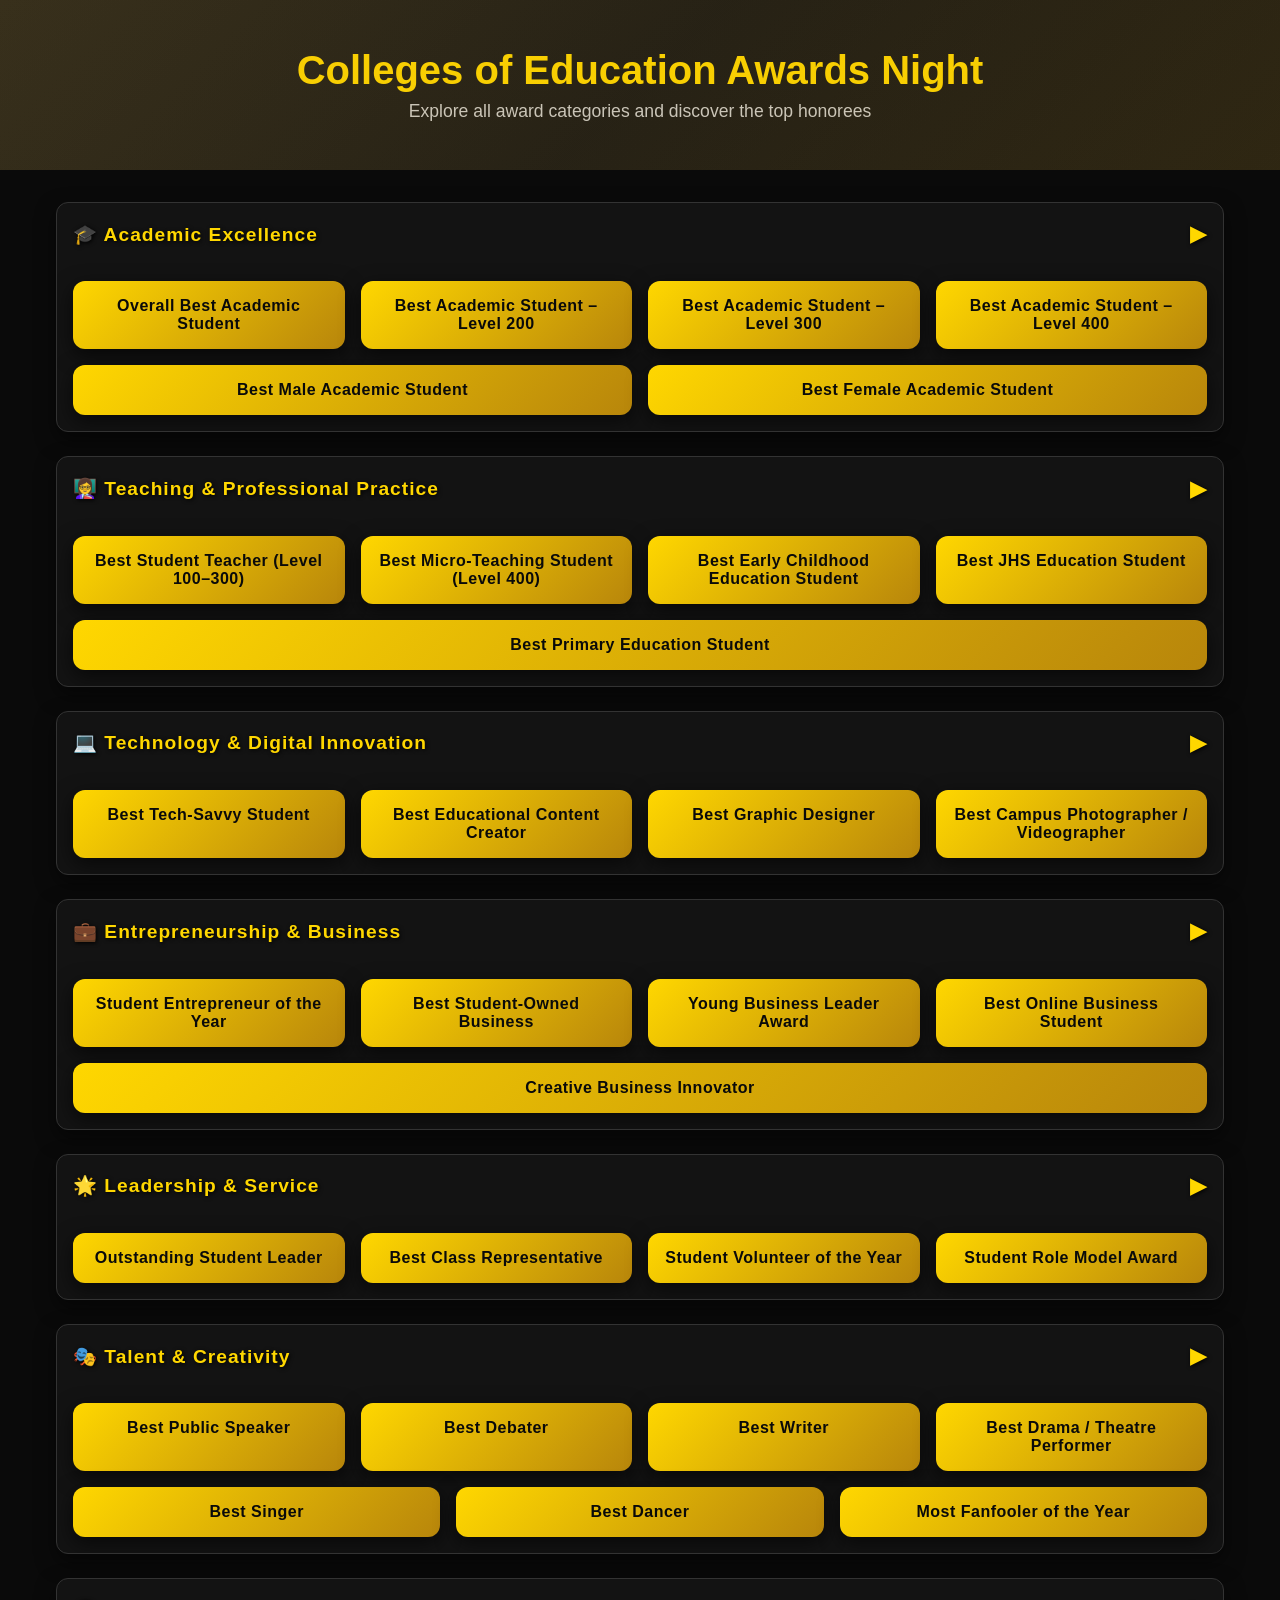
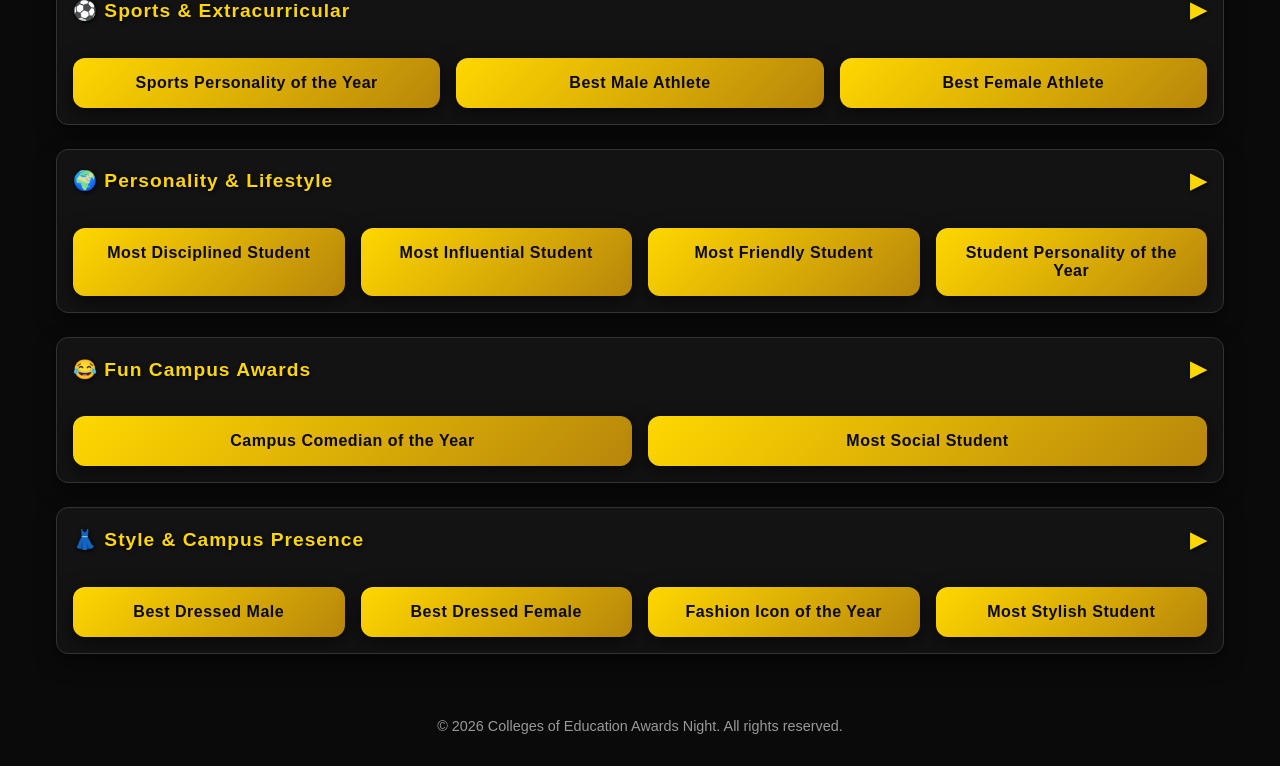
==== peki college awards.html @ d0658995 "Add files via upload" ====
<!DOCTYPE html>
<html lang="en">
<head>
  <meta charset="UTF-8">
  <meta name="viewport" content="width=device-width, initial-scale=1.0">
  <title>Colleges of Education Awards Night</title>
  <style>
    /* ===== Dark Elegant Theme ===== */
    * { box-sizing: border-box; margin:0; padding:0; font-family: 'Segoe UI', Tahoma, Geneva, Verdana, sans-serif; }
    body { background:#0a0a0a; color:#f0f0f0; }
    header {
      text-align:center;
      padding:3rem 1rem;
      background: linear-gradient(135deg,#1c1c1c,#111111);
      position:relative;
      overflow:hidden;
    }
    header h1 {
      font-size:2.5rem;
      color: #ffd700; /* rich gold */
      font-weight:bold;
      margin-bottom:0.5rem;
    }
    header p { color:#ccc; font-size:1.1rem; }

    /* subtle moving stripe effect */
    header::before {
      content:"";
      position:absolute; top:0; left:-50%;
      width:200%; height:100%;
      background: linear-gradient(120deg, rgba(218,165,32,0.2), rgba(184,134,11,0.1), rgba(218,165,32,0.2));
      transform: skewX(-25deg);
      animation: stripeMove 5s linear infinite;
      z-index:0;
    }
    @keyframes stripeMove {
      0% { transform: translateX(-100%) skewX(-25deg); }
      100% { transform: translateX(100%) skewX(-25deg); }
    }

    main { max-width:1200px; margin:2rem auto; padding:0 1rem; }

    .category {
      margin-bottom:1.5rem;
      border:1px solid #333;
      border-radius:12px;
      overflow:hidden;
      background: rgba(20,20,20,0.9);
      box-shadow: 0 8px 20px rgba(0,0,0,0.5);
    }

    .category-header {
      padding:1.2rem 1rem;
      cursor:pointer;
      display:flex;
      justify-content:space-between;
      align-items:center;
      font-weight:bold;
      color:#ffd700;
      font-size:1.2rem;
      letter-spacing:1px;
      text-shadow: 1px 1px 4px #000;
      transition: background 0.3s ease;
    }
    .category-header:hover { background: rgba(255,215,0,0.05); }

    .category-body {
      display:none;
      padding:1rem;
      gap:1rem;
      flex-wrap:wrap;
      display:flex;
      justify-content:flex-start;
    }

    .award-card {
      background: linear-gradient(135deg,#ffd700,#b8860b);
      color:#0a0a0a;
      padding:1rem;
      border-radius:12px;
      min-width:220px;
      flex:1 1 220px;
      text-align:center;
      font-weight:bold;
      font-size:1rem;
      letter-spacing:0.5px;
      box-shadow:0 6px 20px rgba(0,0,0,0.6);
      transition: transform 0.3s ease, box-shadow 0.3s ease;
    }
    .award-card:hover {
      transform: translateY(-5px) scale(1.03);
      box-shadow:0 10px 25px rgba(0,0,0,0.8);
    }

    .category-header span {
      font-size:1.3rem;
      transition: transform 0.3s ease;
    }
    .category.open .category-header span {
      transform: rotate(90deg);
    }

    footer {
      text-align:center;
      padding:2rem 1rem;
      color:#999;
      font-size:0.9rem;
    }
  </style>
</head>
<body>

<header>
  <h1>Colleges of Education Awards Night</h1>
  <p>Explore all award categories and discover the top honorees</p>
</header>

<main>

<!-- Category Template -->
<div class="category">
  <div class="category-header">
    🎓 Academic Excellence
    <span>▶</span>
  </div>
  <div class="category-body">
    <div class="award-card">Overall Best Academic Student</div>
    <div class="award-card">Best Academic Student – Level 200</div>
    <div class="award-card">Best Academic Student – Level 300</div>
    <div class="award-card">Best Academic Student – Level 400</div>
    <div class="award-card">Best Male Academic Student</div>
    <div class="award-card">Best Female Academic Student</div>
  </div>
</div>

<div class="category">
  <div class="category-header">
    👩‍🏫 Teaching & Professional Practice
    <span>▶</span>
  </div>
  <div class="category-body">
    <div class="award-card">Best Student Teacher (Level 100–300)</div>
    <div class="award-card">Best Micro-Teaching Student (Level 400)</div>
    <div class="award-card">Best Early Childhood Education Student</div>
    <div class="award-card">Best JHS Education Student</div>
    <div class="award-card">Best Primary Education Student</div>
  </div>
</div>

<div class="category">
  <div class="category-header">
    💻 Technology & Digital Innovation
    <span>▶</span>
  </div>
  <div class="category-body">
    <div class="award-card">Best Tech-Savvy Student</div>
    <div class="award-card">Best Educational Content Creator</div>
    <div class="award-card">Best Graphic Designer</div>
    <div class="award-card">Best Campus Photographer / Videographer</div>
  </div>
</div>

<div class="category">
  <div class="category-header">
    💼 Entrepreneurship & Business
    <span>▶</span>
  </div>
  <div class="category-body">
    <div class="award-card">Student Entrepreneur of the Year</div>
    <div class="award-card">Best Student-Owned Business</div>
    <div class="award-card">Young Business Leader Award</div>
    <div class="award-card">Best Online Business Student</div>
    <div class="award-card">Creative Business Innovator</div>
  </div>
</div>

<div class="category">
  <div class="category-header">
    🌟 Leadership & Service
    <span>▶</span>
  </div>
  <div class="category-body">
    <div class="award-card">Outstanding Student Leader</div>
    <div class="award-card">Best Class Representative</div>
    <div class="award-card">Student Volunteer of the Year</div>
    <div class="award-card">Student Role Model Award</div>
  </div>
</div>

<div class="category">
  <div class="category-header">
    🎭 Talent & Creativity
    <span>▶</span>
  </div>
  <div class="category-body">
    <div class="award-card">Best Public Speaker</div>
    <div class="award-card">Best Debater</div>
    <div class="award-card">Best Writer</div>
    <div class="award-card">Best Drama / Theatre Performer</div>
    <div class="award-card">Best Singer</div>
    <div class="award-card">Best Dancer</div>
    <div class="award-card">Most Fanfooler of the Year</div>
  </div>
</div>

<div class="category">
  <div class="category-header">
    ⚽ Sports & Extracurricular
    <span>▶</span>
  </div>
  <div class="category-body">
    <div class="award-card">Sports Personality of the Year</div>
    <div class="award-card">Best Male Athlete</div>
    <div class="award-card">Best Female Athlete</div>
  </div>
</div>

<div class="category">
  <div class="category-header">
    🌍 Personality & Lifestyle
    <span>▶</span>
  </div>
  <div class="category-body">
    <div class="award-card">Most Disciplined Student</div>
    <div class="award-card">Most Influential Student</div>
    <div class="award-card">Most Friendly Student</div>
    <div class="award-card">Student Personality of the Year</div>
  </div>
</div>

<div class="category">
  <div class="category-header">
    😂 Fun Campus Awards
    <span>▶</span>
  </div>
  <div class="category-body">
    <div class="award-card">Campus Comedian of the Year</div>
    <div class="award-card">Most Social Student</div>
  </div>
</div>

<div class="category">
  <div class="category-header">
    👗 Style & Campus Presence
    <span>▶</span>
  </div>
  <div class="category-body">
    <div class="award-card">Best Dressed Male</div>
    <div class="award-card">Best Dressed Female</div>
    <div class="award-card">Fashion Icon of the Year</div>
    <div class="award-card">Most Stylish Student</div>
  </div>
</div>

</main>

<footer>
  &copy; 2026 Colleges of Education Awards Night. All rights reserved.
</footer>

<script>
  // Collapsible categories
  document.querySelectorAll('.category').forEach(cat => {
    cat.querySelector('.category-header').addEventListener('click', () => {
      cat.classList.toggle('open');
      const body = cat.querySelector('.category-body');
      if(cat.classList.contains('open')) body.style.display = 'flex';
      else body.style.display = 'none';
    });
  });
</script>

</body>
</html>
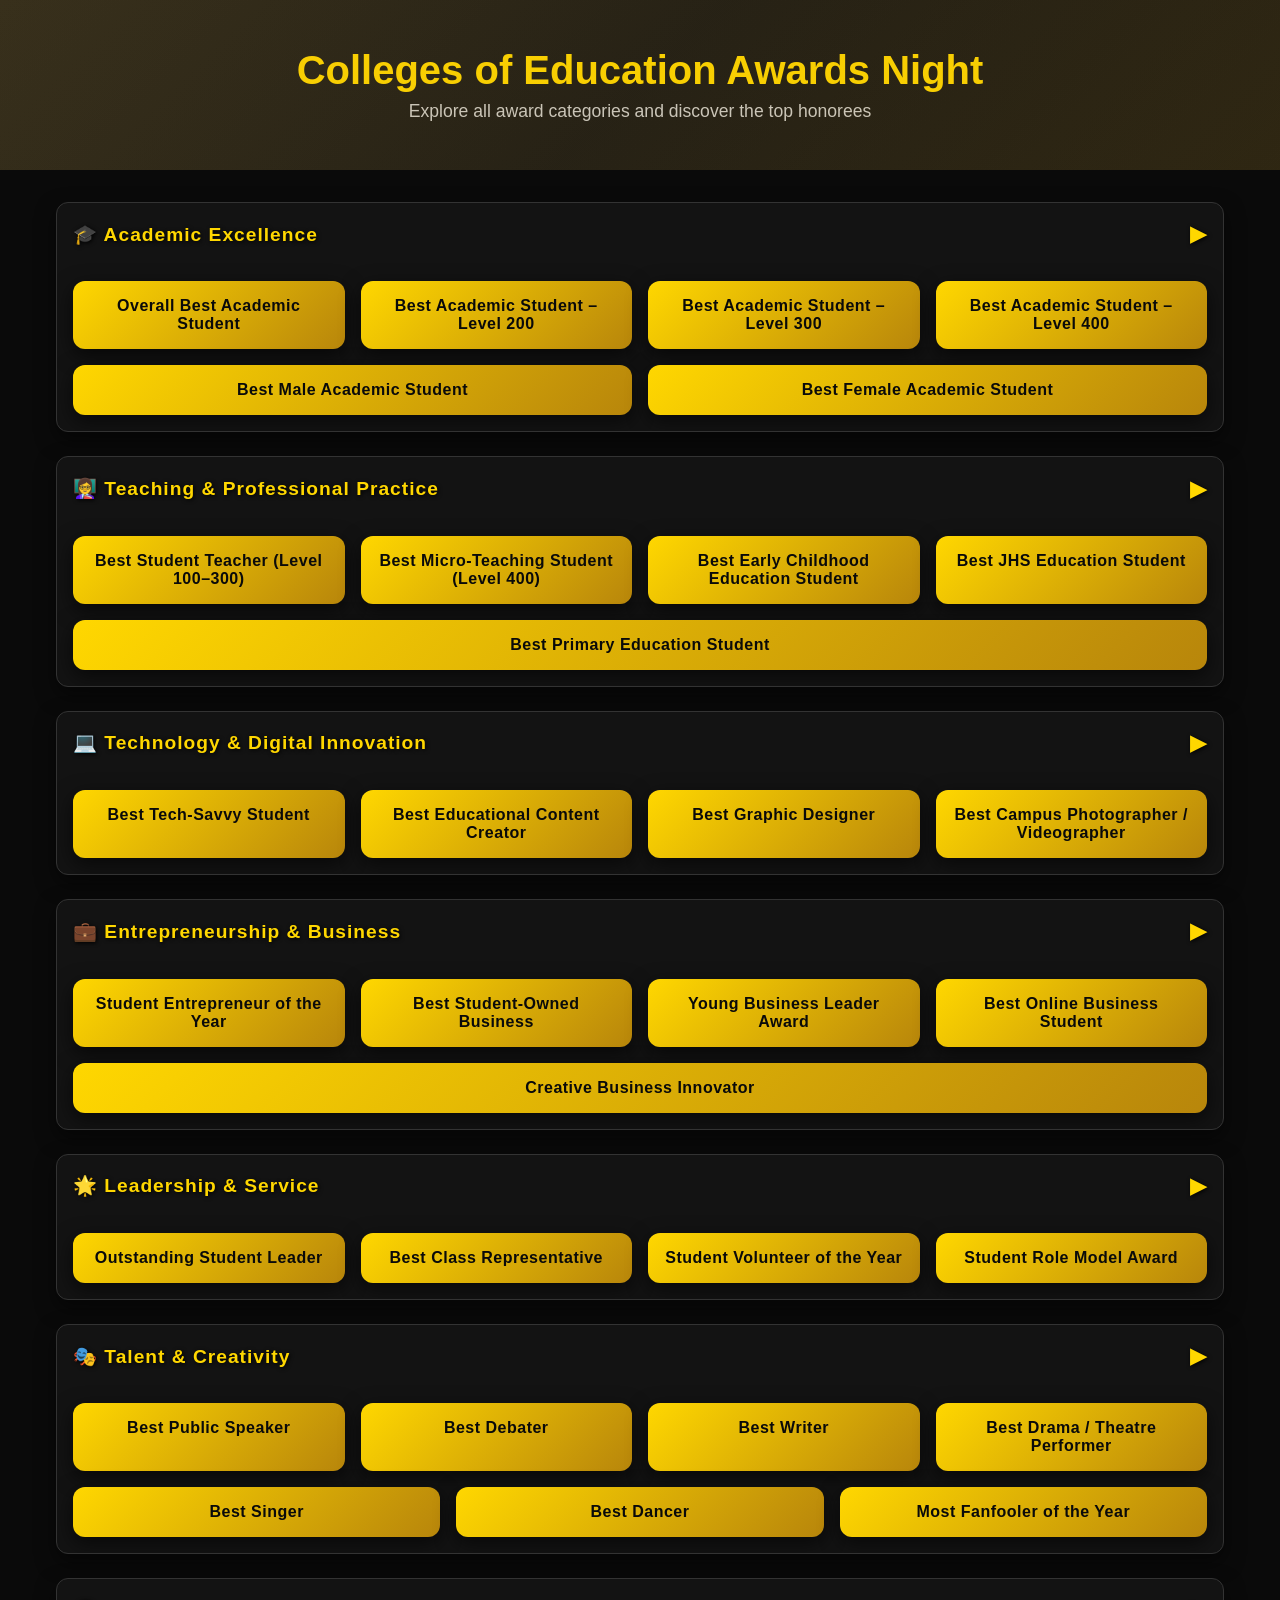
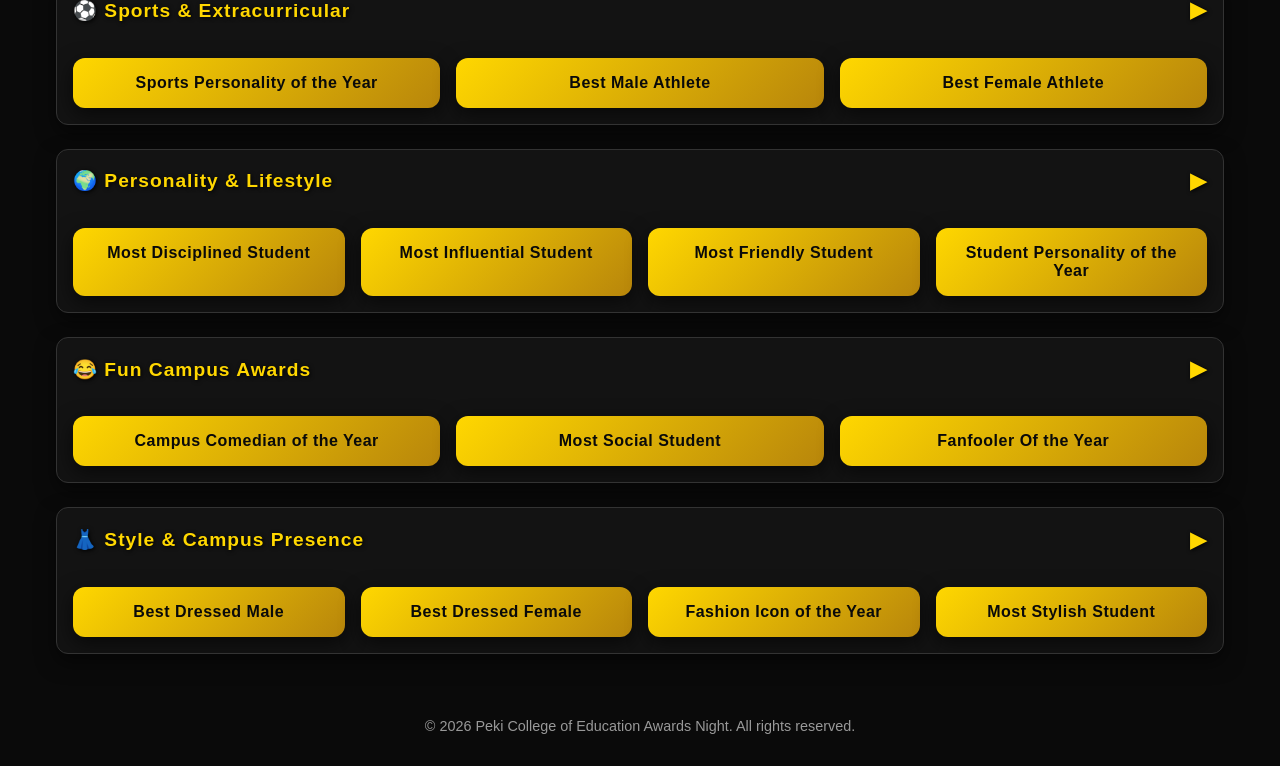
==== commit b4843050: "Update peki college awards.html" ====
--- a/peki college awards.html
+++ b/peki college awards.html
@@ -3,7 +3,7 @@
 <head>
   <meta charset="UTF-8">
   <meta name="viewport" content="width=device-width, initial-scale=1.0">
-  <title>Colleges of Education Awards Night</title>
+  <title>Peki College of Education Awards Night</title>
   <style>
     /* ===== Dark Elegant Theme ===== */
     * { box-sizing: border-box; margin:0; padding:0; font-family: 'Segoe UI', Tahoma, Geneva, Verdana, sans-serif; }
@@ -236,6 +236,7 @@
   <div class="category-body">
     <div class="award-card">Campus Comedian of the Year</div>
     <div class="award-card">Most Social Student</div>
+    <div class="award-card">Fanfooler Of the Year</div>
   </div>
 </div>
 
@@ -255,7 +256,7 @@
 </main>
 
 <footer>
-  &copy; 2026 Colleges of Education Awards Night. All rights reserved.
+  &copy; 2026 Peki College of Education Awards Night. All rights reserved.
 </footer>
 
 <script>
@@ -271,4 +272,4 @@
 </script>
 
 </body>
-</html>+</html>
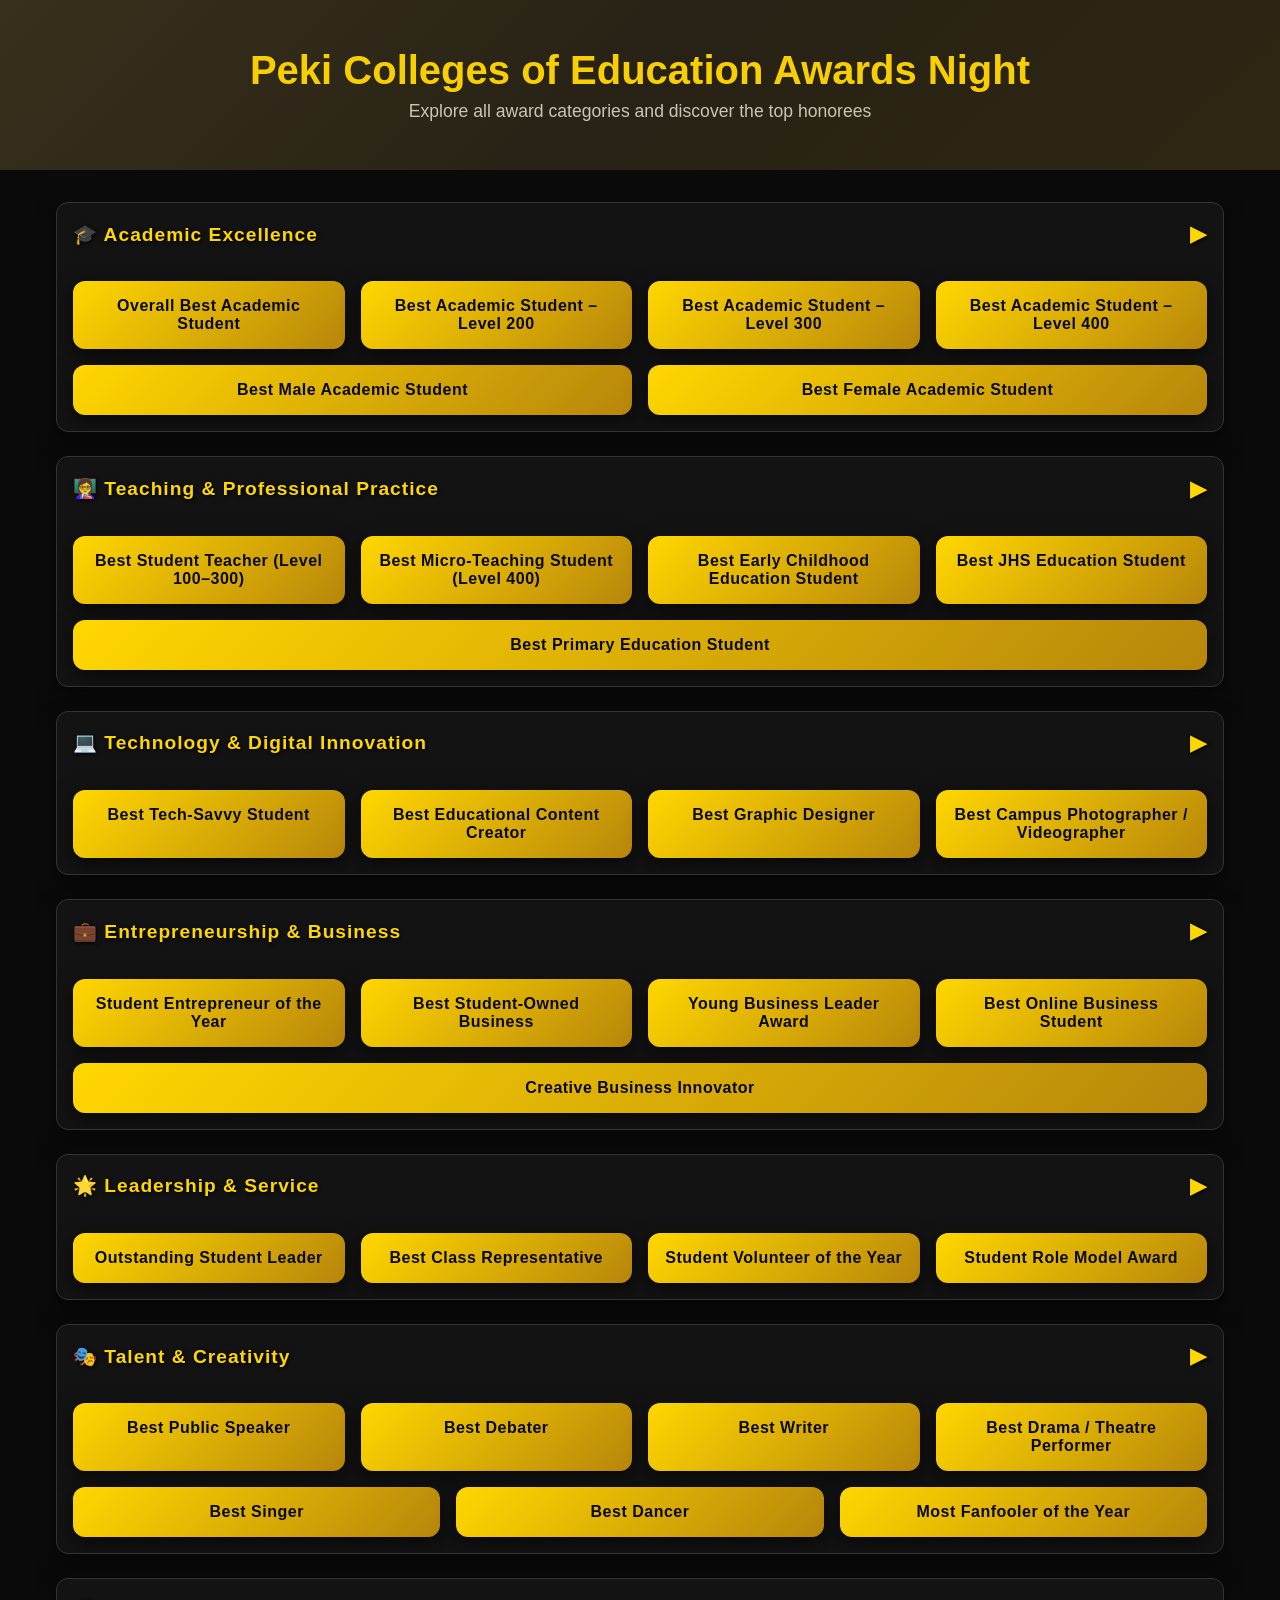
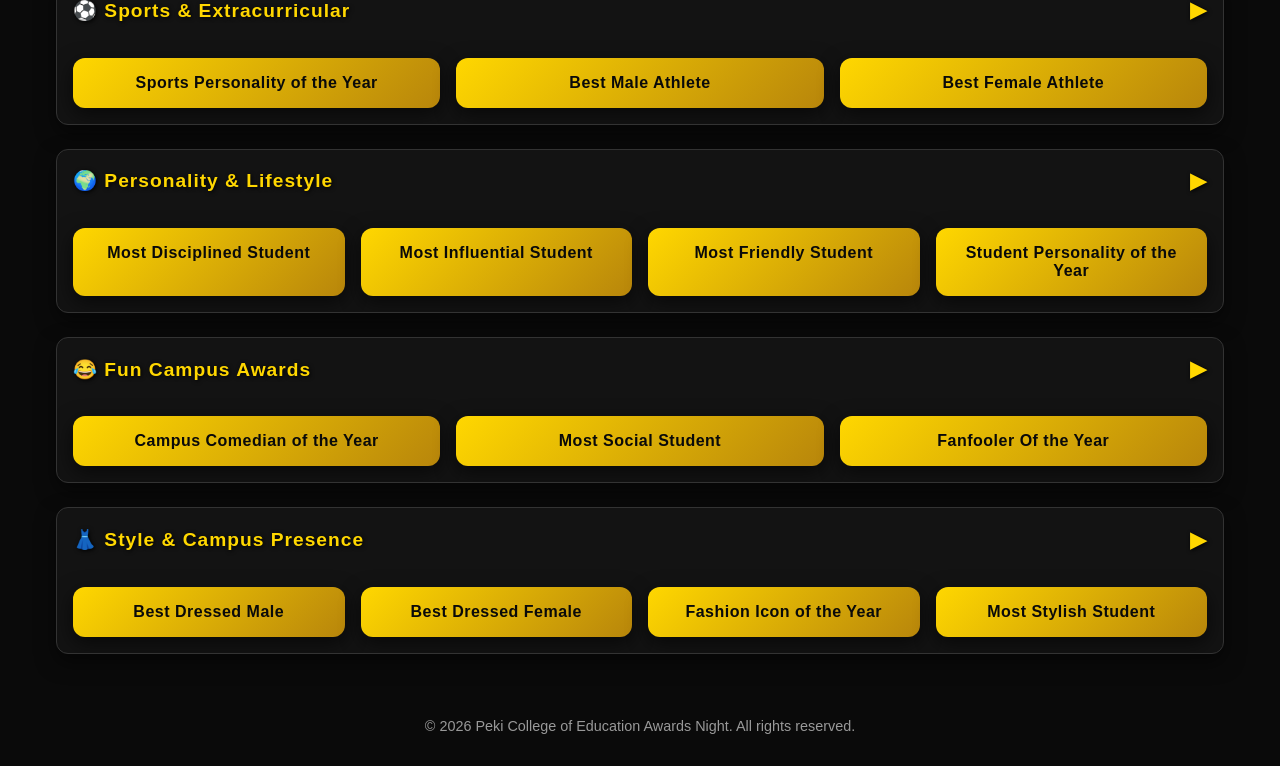
==== commit 2e1544a2: "Update peki college awards.html" ====
--- a/peki college awards.html
+++ b/peki college awards.html
@@ -111,7 +111,7 @@
 <body>
 
 <header>
-  <h1>Colleges of Education Awards Night</h1>
+  <h1>Peki Colleges of Education Awards Night</h1>
   <p>Explore all award categories and discover the top honorees</p>
 </header>
 
